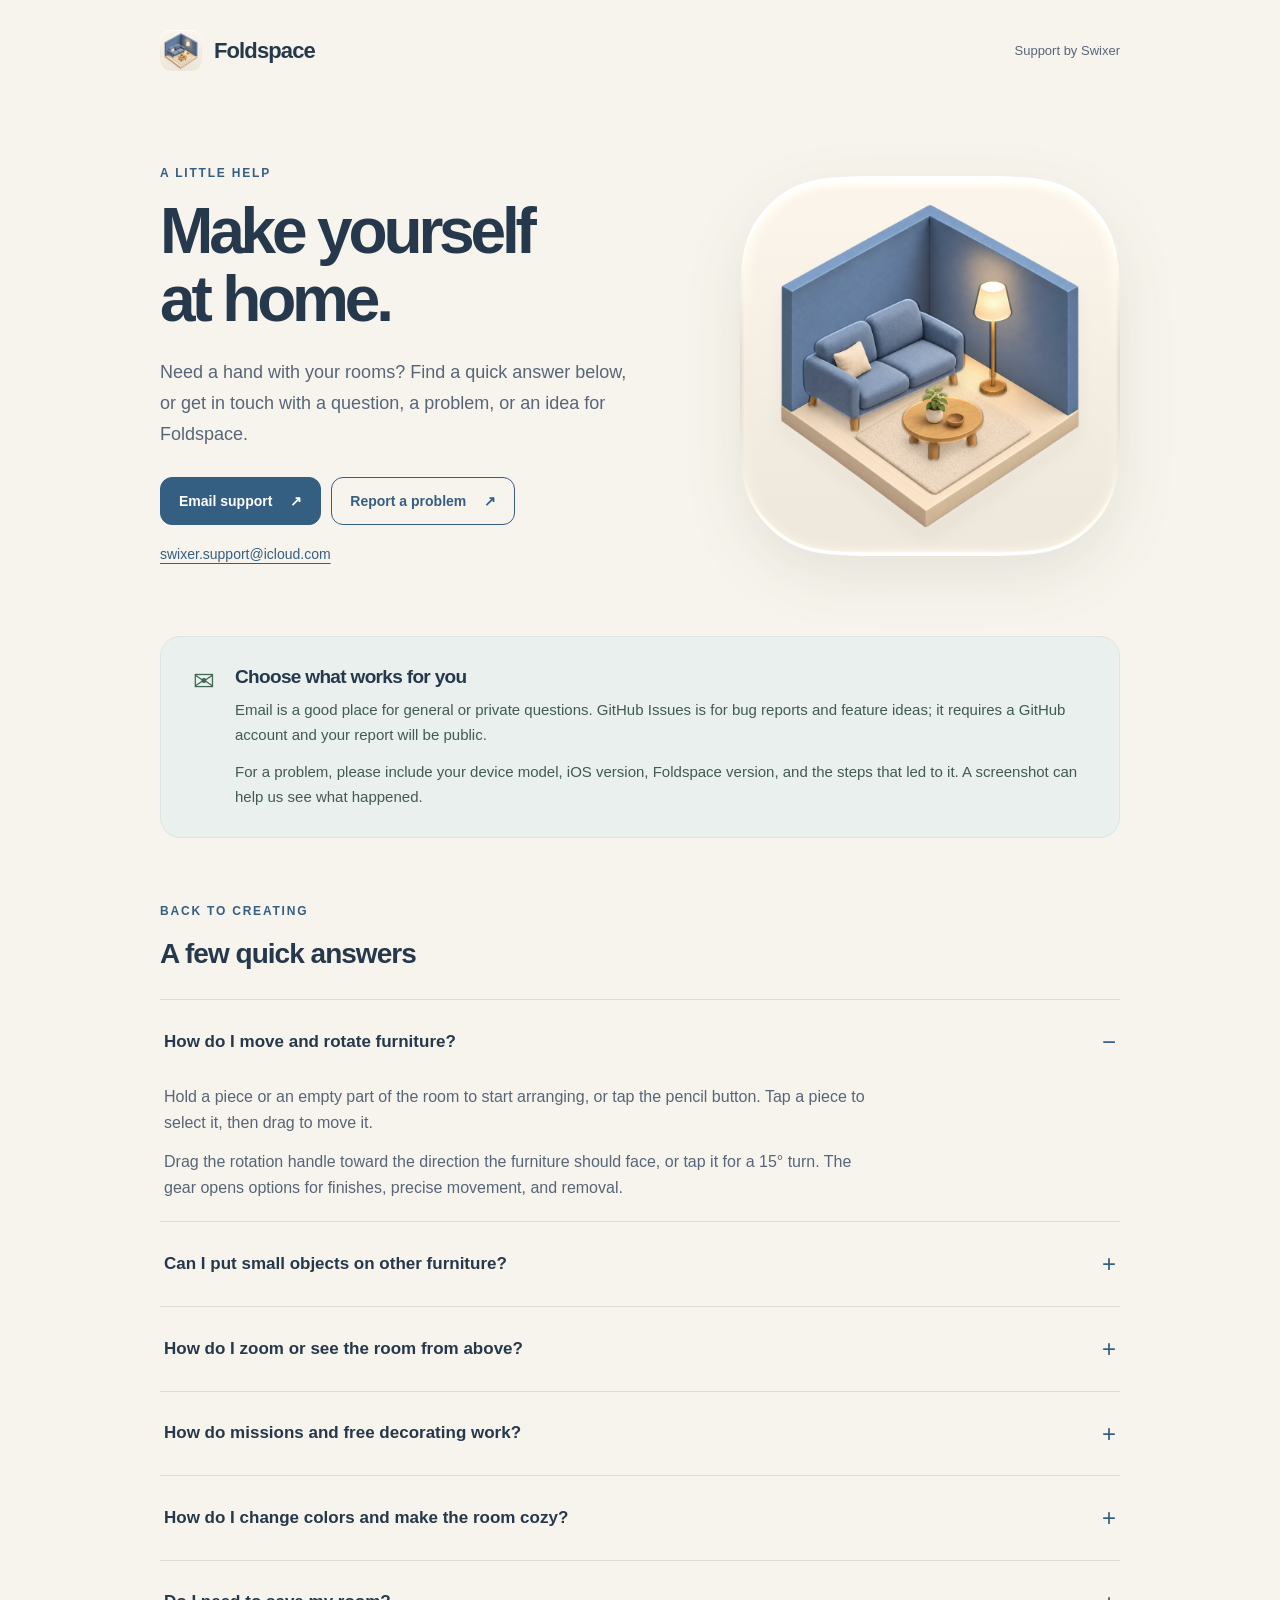
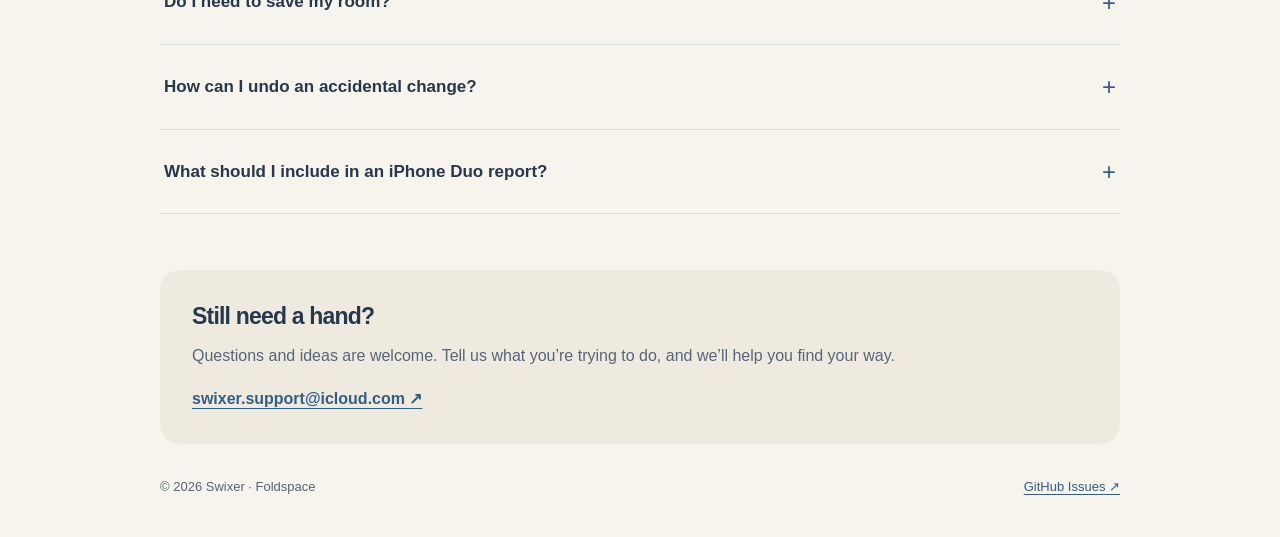
==== index.html @ 5383fba0 "Add English Foldspace support website" ====
<!doctype html>
<html lang="en">
<head>
  <meta charset="utf-8">
  <meta name="viewport" content="width=device-width, initial-scale=1">
  <meta name="description" content="Help with Foldspace, the cozy room decorating game. Find quick answers, contact Swixer support, or report a problem on GitHub.">
  <meta name="theme-color" content="#f7f4ed">
  <title>Foldspace Support · Swixer</title>
  <link rel="icon" type="image/png" href="assets/foldspace-icon.png">
  <link rel="stylesheet" href="styles.css">
</head>
<body>
  <a class="skip-link" href="#main">Skip to content</a>
  <header class="site-header wrap">
    <a class="brand" href="./" aria-label="Foldspace support home">
      <img src="assets/foldspace-icon.png" width="42" height="42" alt="">
      <span>Foldspace</span>
    </a>
    <span class="header-note">Support by Swixer</span>
  </header>
  <main id="main" class="wrap">
    <section class="intro" aria-labelledby="page-title">
      <div>
        <p class="eyebrow">A little help</p>
        <h1 id="page-title">Make yourself<br>at home.</h1>
        <p class="lead">Need a hand with your rooms? Find a quick answer below, or get in touch with a question, a problem, or an idea for Foldspace.</p>
        <div class="actions">
          <a class="button primary" href="mailto:swixer.support@icloud.com?subject=Foldspace%20support">Email support <span aria-hidden="true">↗</span></a>
          <a class="button secondary" href="https://github.com/SwixerOfficial/foldspace-support/issues/new">Report a problem <span aria-hidden="true">↗</span></a>
        </div>
        <a class="email" href="mailto:swixer.support@icloud.com">swixer.support@icloud.com</a>
      </div>
      <img class="room-icon" src="assets/foldspace-icon.png" width="1024" height="1024" alt="Foldspace app icon showing a cozy miniature room with a blue sofa, plant, and warm lamp.">
    </section>

    <section class="contact-note" aria-labelledby="contact-title">
      <div class="note-mark" aria-hidden="true">✉</div>
      <div>
        <h2 id="contact-title">Choose what works for you</h2>
        <p>Email is a good place for general or private questions. GitHub Issues is for bug reports and feature ideas; it requires a GitHub account and your report will be public.</p>
        <p>For a problem, please include your device model, iOS version, Foldspace version, and the steps that led to it. A screenshot can help us see what happened.</p>
      </div>
    </section>

    <section class="help" aria-labelledby="help-title">
      <p class="eyebrow">Back to creating</p>
      <h2 id="help-title">A few quick answers</h2>
      <div class="questions">
        <details open>
          <summary>How do I move and rotate furniture?</summary>
          <div class="answer">
            <p>Hold a piece or an empty part of the room to start arranging, or tap the pencil button. Tap a piece to select it, then drag to move it.</p>
            <p>Drag the rotation handle toward the direction the furniture should face, or tap it for a 15° turn. The gear opens options for finishes, precise movement, and removal.</p>
          </div>
        </details>
        <details>
          <summary>Can I put small objects on other furniture?</summary>
          <div class="answer"><p>Yes. Drag decorations onto a compatible table, shelf, windowsill, or the floor. Cushions can also sit on the sofa. The object needs enough space on the surface; its options offer a precise placement choice too.</p></div>
        </details>
        <details>
          <summary>How do I zoom or see the room from above?</summary>
          <div class="answer"><p>Pinch with two fingers to zoom. Open <strong>Room view</strong> for <strong>From above</strong>, zoom controls, or <strong>Show whole room</strong>. Choose <strong>Automatic</strong> to return to the device’s normal presentation.</p></div>
        </details>
        <details>
          <summary>How do missions and free decorating work?</summary>
          <div class="answer"><p>Open <strong>Missions</strong> to start a room with a checklist. The info button shows the brief, and completing the mission unlocks its reward for your rooms.</p><p>For free decorating, open <strong>My rooms</strong> and create a new, empty room. You can also revisit or duplicate an existing arrangement.</p></div>
        </details>
        <details>
          <summary>How do I change colors and make the room cozy?</summary>
          <div class="answer"><p>While arranging, select a wall or the floor and open its gear to choose a wall color or floor finish. Use <strong>Room lighting</strong> to switch between day and evening.</p><p>While looking around, tap a lamp, candle, or wood-burning stove to switch it on or off. While arranging, use its options to adjust brightness. Tap curtain fabric while looking around to open or close it.</p></div>
        </details>
        <details>
          <summary>Do I need to save my room?</summary>
          <div class="answer"><p>Your room is saved automatically after each edit. If Foldspace shows a saving error, keep the app open and use its retry option before switching rooms or closing the app.</p></div>
        </details>
        <details>
          <summary>How can I undo an accidental change?</summary>
          <div class="answer"><p>While arranging, tap <strong>Undo</strong> to reverse an edit. Hold the Undo button for the Undo and Redo menu.</p></div>
        </details>
        <details>
          <summary>What should I include in an iPhone Duo report?</summary>
          <div class="answer"><p>Tell us whether you were using the outer screen, book mode, laptop mode, or the open display, and what happened when the screen angle changed. Include the device model, iOS version, app version, and a screenshot if possible.</p></div>
        </details>
      </div>
    </section>

    <section class="closing" aria-labelledby="more-help">
      <h2 id="more-help">Still need a hand?</h2>
      <p>Questions and ideas are welcome. Tell us what you’re trying to do, and we’ll help you find your way.</p>
      <a href="mailto:swixer.support@icloud.com?subject=Foldspace%20support">swixer.support@icloud.com <span aria-hidden="true">↗</span></a>
    </section>
  </main>
  <footer class="site-footer wrap">
    <span>© 2026 Swixer · Foldspace</span>
    <a href="https://github.com/SwixerOfficial/foldspace-support/issues">GitHub Issues <span aria-hidden="true">↗</span></a>
  </footer>
</body>
</html>
---- styles.css ----
/* Buildless, responsive support page. System fonts and all imagery stay local. */
:root { color-scheme: light; --ink: #26384b; --muted: #586578; --blue: #345e82; --paper: #f7f4ed; --line: #d9dedb; }
* { box-sizing: border-box; }
html { scroll-behavior: smooth; }
body { margin: 0; background: var(--paper); color: var(--ink); font-family: -apple-system, BlinkMacSystemFont, "Segoe UI", sans-serif; line-height: 1.65; -webkit-font-smoothing: antialiased; }
a { color: var(--blue); text-underline-offset: .25em; }
a:hover { text-decoration-thickness: 2px; }
a:focus-visible, summary:focus-visible { outline: 3px solid var(--blue); outline-offset: 5px; border-radius: 4px; }
.wrap { width: min(960px, calc(100% - 64px)); margin-inline: auto; }
.site-header { display: flex; align-items: center; justify-content: space-between; gap: 20px; padding-block: 30px; }
.brand { display: flex; align-items: center; gap: 12px; color: var(--ink); font-size: 22px; font-weight: 700; letter-spacing: -.04em; text-decoration: none; }
.brand img { border-radius: 11px; }
.header-note { font-size: 13px; color: var(--muted); }
.intro { display: grid; grid-template-columns: 1.4fr 1fr; align-items: center; gap: 48px; padding-block: 62px 68px; }
.eyebrow { margin: 0 0 14px; text-transform: uppercase; letter-spacing: .15em; font-size: 12px; font-weight: 700; color: var(--blue); }
h1 { margin: 0 0 24px; font-size: clamp(42px, 6.5vw, 64px); letter-spacing: -.065em; line-height: 1.06; font-weight: 700; }
.lead { font-size: 18px; max-width: 480px; margin: 0; color: var(--muted); line-height: 1.7; }
.room-icon { display: block; width: 100%; height: auto; border-radius: 25%; filter: drop-shadow(0 20px 28px rgba(55, 51, 35, .09)); }
.actions { display: flex; flex-wrap: wrap; gap: 10px; margin-block: 28px 16px; }
.button { display: inline-flex; align-items: center; justify-content: space-between; gap: 18px; min-height: 48px; padding: 11px 18px; border: 1px solid var(--blue); border-radius: 12px; font-size: 14px; font-weight: 600; text-decoration: none; }
.primary { background: var(--blue); color: #fff; }
.primary:hover { background: #294e70; }
.secondary:hover { background: #eef0e9; }
.email { display: inline-block; max-width: 100%; overflow-wrap: anywhere; font-size: 14px; }
.contact-note { display: grid; grid-template-columns: auto 1fr; gap: 20px; padding: 28px 32px; background: #eaf0ed; border: 1px solid #dce5df; border-radius: 20px; }
.note-mark { font-size: 26px; line-height: 1.3; color: #426754; }
h2 { margin: 0 0 12px; font-size: 28px; line-height: 1.25; letter-spacing: -.035em; }
.contact-note h2 { font-size: 19px; margin: 0 0 10px; }
.contact-note p { margin: 0 0 12px; font-size: 15px; color: #425a50; }
.contact-note p:last-child { margin-bottom: 0; }
.help { padding-block: 64px 56px; }
.questions { margin-top: 28px; border-top: 1px solid var(--line); }
details { border-bottom: 1px solid var(--line); }
summary { display: flex; align-items: center; justify-content: space-between; gap: 22px; list-style: none; cursor: pointer; padding: 22px 4px; font-weight: 600; font-size: 17px; }
summary::-webkit-details-marker { display: none; }
summary::after { content: "+"; flex-shrink: 0; font-size: 24px; font-weight: 400; color: var(--blue); }
details[open] summary::after { content: "−"; }
.answer { color: var(--muted); max-width: 740px; padding: 0 32px 20px 4px; }
.answer p { margin: 0 0 12px; }
.answer p:last-child { margin: 0; }
.answer strong { color: var(--ink); font-weight: 600; }
.closing { padding: 32px; background: #efeadf; border-radius: 20px; }
.closing h2 { font-size: 23px; }
.closing p { margin: 0 0 16px; color: var(--muted); }
.closing a { overflow-wrap: anywhere; font-weight: 600; }
.site-footer { display: flex; flex-wrap: wrap; gap: 16px; justify-content: space-between; padding-block: 32px 40px; font-size: 13px; color: var(--muted); }
.skip-link { position: fixed; top: 10px; left: 10px; z-index: 10; transform: translateY(-200%); padding: 10px 16px; background: #fff; }
.skip-link:focus { transform: translateY(0); }
@media (max-width: 700px) {
  .wrap { width: calc(100% - 40px); }
  .site-header { padding-block: 22px; }
  .intro { grid-template-columns: 1fr; gap: 32px; padding-block: 30px 44px; }
  .room-icon { width: 190px; justify-self: center; }
  h1 { font-size: 48px; }
  .lead { font-size: 17px; }
  .contact-note { grid-template-columns: 1fr; gap: 8px; padding: 24px; }
  .note-mark { display: none; }
  .help { padding-block: 44px 36px; }
  .closing { padding: 24px; }
  summary { font-size: 16px; }
}
@media (max-width: 360px) {
  .wrap { width: calc(100% - 32px); }
  .header-note { display: none; }
  h1 { font-size: 40px; }
  .actions { flex-direction: column; }
}
@media (prefers-reduced-motion: reduce) { html { scroll-behavior: auto; } }
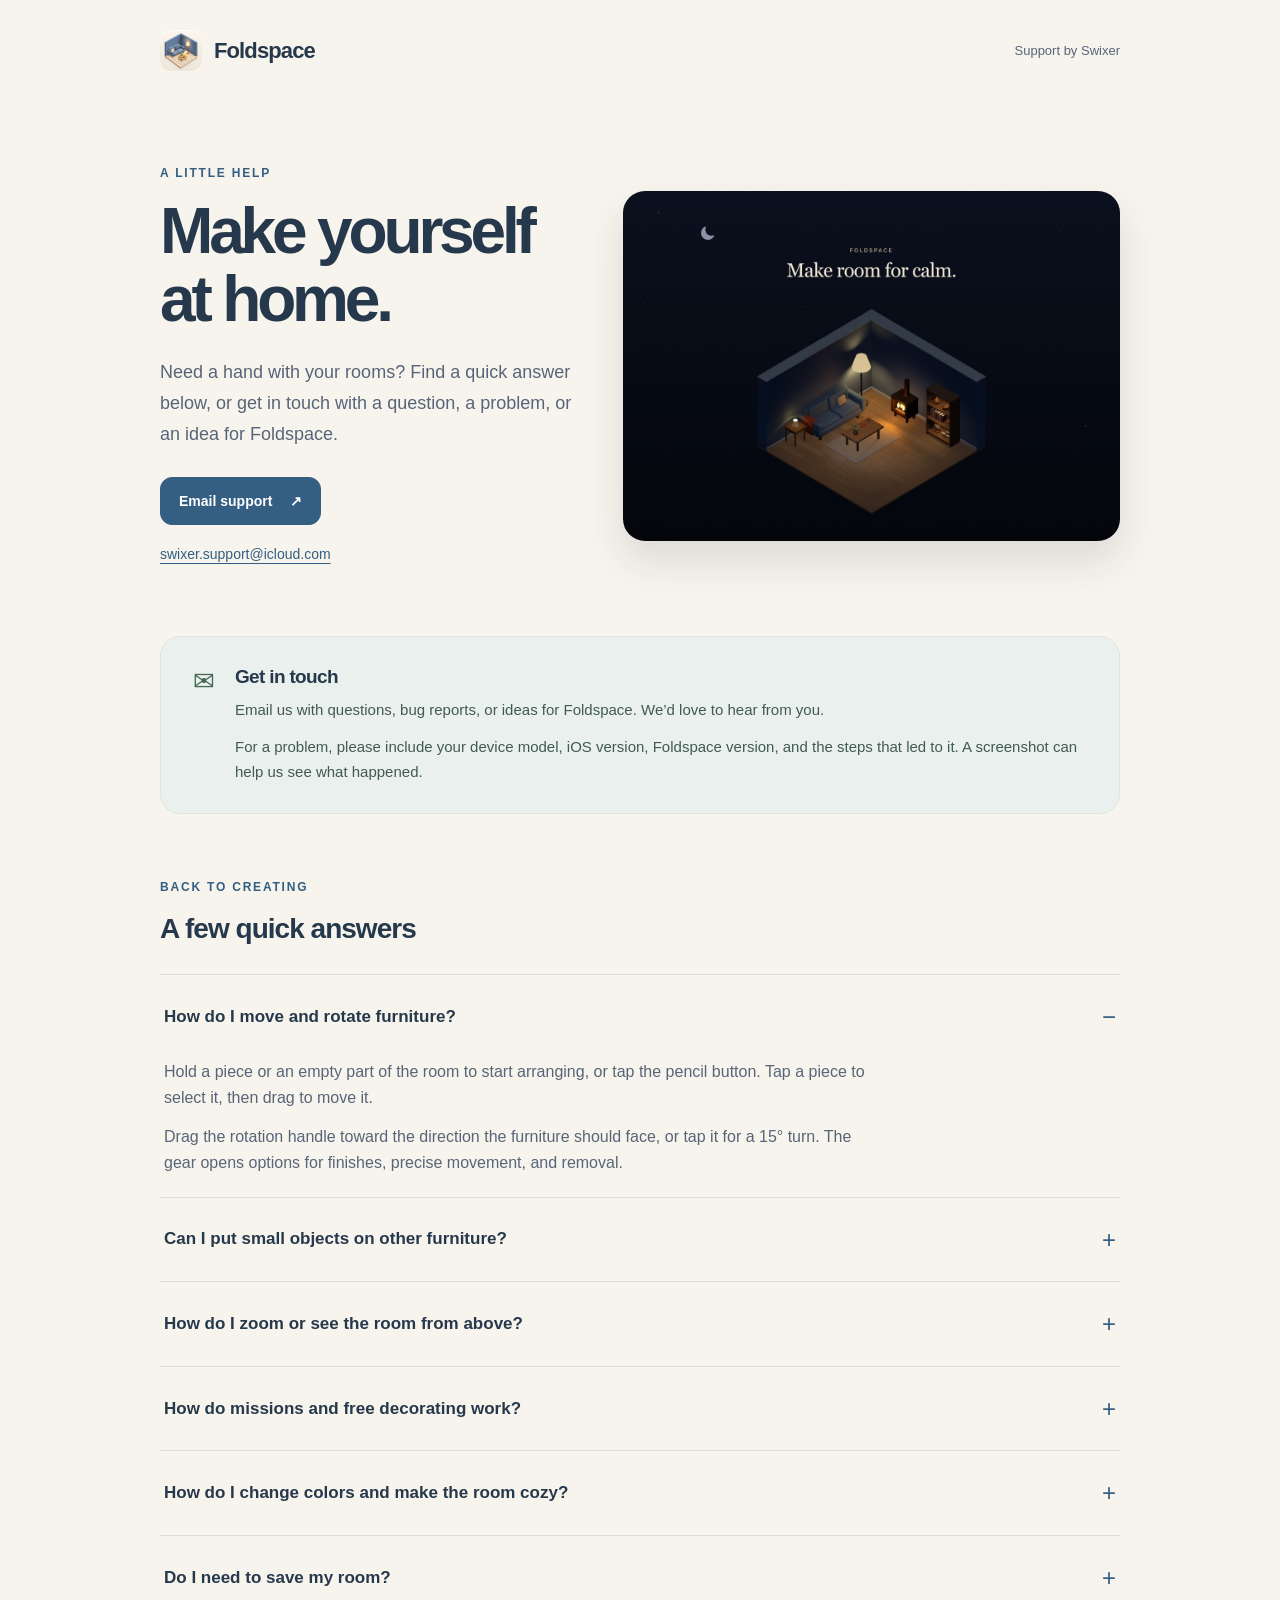
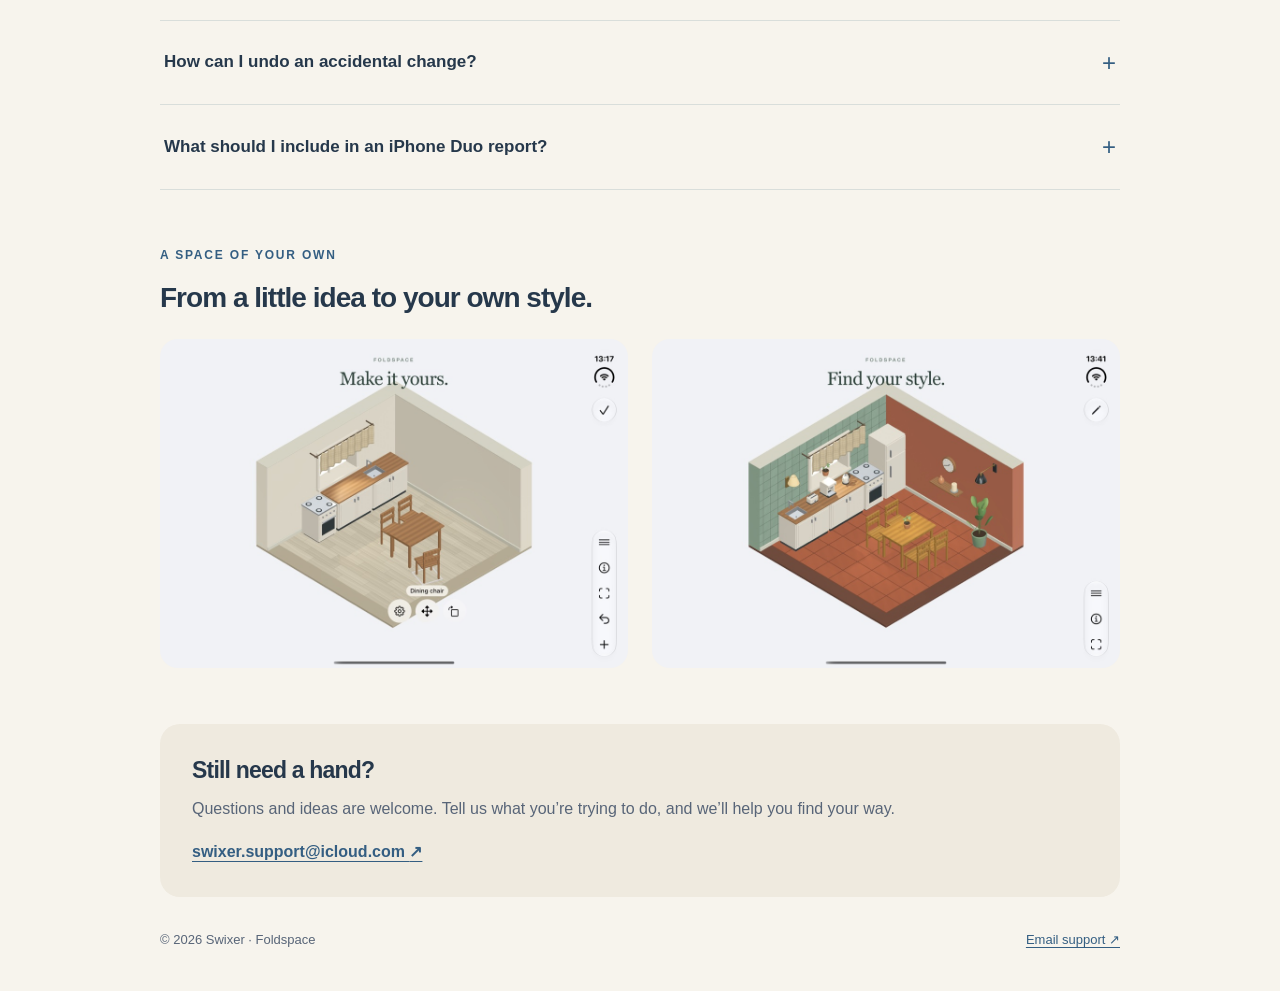
==== commit 1486ae28: "Add room screenshots and simplify support contact" ====
--- a/index.html
+++ b/index.html
@@ -3,7 +3,7 @@
 <head>
   <meta charset="utf-8">
   <meta name="viewport" content="width=device-width, initial-scale=1">
-  <meta name="description" content="Help with Foldspace, the cozy room decorating game. Find quick answers, contact Swixer support, or report a problem on GitHub.">
+  <meta name="description" content="Help with Foldspace, the cozy room decorating game. Find quick answers and contact Swixer support.">
   <meta name="theme-color" content="#f7f4ed">
   <title>Foldspace Support · Swixer</title>
   <link rel="icon" type="image/png" href="assets/foldspace-icon.png">
@@ -26,18 +26,17 @@
         <p class="lead">Need a hand with your rooms? Find a quick answer below, or get in touch with a question, a problem, or an idea for Foldspace.</p>
         <div class="actions">
           <a class="button primary" href="mailto:swixer.support@icloud.com?subject=Foldspace%20support">Email support <span aria-hidden="true">↗</span></a>
-          <a class="button secondary" href="https://github.com/SwixerOfficial/foldspace-support/issues/new">Report a problem <span aria-hidden="true">↗</span></a>
         </div>
         <a class="email" href="mailto:swixer.support@icloud.com">swixer.support@icloud.com</a>
       </div>
-      <img class="room-icon" src="assets/foldspace-icon.png" width="1024" height="1024" alt="Foldspace app icon showing a cozy miniature room with a blue sofa, plant, and warm lamp.">
+      <img class="room-preview" src="assets/screenshots/make-room-for-calm.jpg" width="1200" height="844" fetchpriority="high" alt="Make room for calm. A miniature living room with a blue sofa, glowing stove, and warm evening lighting.">
     </section>
 
     <section class="contact-note" aria-labelledby="contact-title">
       <div class="note-mark" aria-hidden="true">✉</div>
       <div>
-        <h2 id="contact-title">Choose what works for you</h2>
-        <p>Email is a good place for general or private questions. GitHub Issues is for bug reports and feature ideas; it requires a GitHub account and your report will be public.</p>
+        <h2 id="contact-title">Get in touch</h2>
+        <p>Email us with questions, bug reports, or ideas for Foldspace. We’d love to hear from you.</p>
         <p>For a problem, please include your device model, iOS version, Foldspace version, and the steps that led to it. A screenshot can help us see what happened.</p>
       </div>
     </section>
@@ -84,6 +83,15 @@
       </div>
     </section>
 
+    <section class="room-gallery" aria-labelledby="gallery-title">
+      <p class="eyebrow">A space of your own</p>
+      <h2 id="gallery-title">From a little idea to your own style.</h2>
+      <div class="screenshot-grid">
+        <img src="assets/screenshots/make-it-yours.jpg" width="1000" height="703" loading="lazy" decoding="async" alt="Make it yours. A simple kitchen with a dining chair selected and furniture editing controls visible.">
+        <img src="assets/screenshots/find-your-style.jpg" width="1000" height="703" loading="lazy" decoding="async" alt="Find your style. The decorated kitchen with sage tiles, terracotta walls, wooden furniture, plants, and accessories.">
+      </div>
+    </section>
+
     <section class="closing" aria-labelledby="more-help">
       <h2 id="more-help">Still need a hand?</h2>
       <p>Questions and ideas are welcome. Tell us what you’re trying to do, and we’ll help you find your way.</p>
@@ -92,7 +100,7 @@
   </main>
   <footer class="site-footer wrap">
     <span>© 2026 Swixer · Foldspace</span>
-    <a href="https://github.com/SwixerOfficial/foldspace-support/issues">GitHub Issues <span aria-hidden="true">↗</span></a>
+    <a href="mailto:swixer.support@icloud.com">Email support <span aria-hidden="true">↗</span></a>
   </footer>
 </body>
 </html>
--- a/styles.css
+++ b/styles.css
@@ -11,16 +11,15 @@
 .brand { display: flex; align-items: center; gap: 12px; color: var(--ink); font-size: 22px; font-weight: 700; letter-spacing: -.04em; text-decoration: none; }
 .brand img { border-radius: 11px; }
 .header-note { font-size: 13px; color: var(--muted); }
-.intro { display: grid; grid-template-columns: 1.4fr 1fr; align-items: center; gap: 48px; padding-block: 62px 68px; }
+.intro { display: grid; grid-template-columns: 1fr 1.2fr; align-items: center; gap: 48px; padding-block: 62px 68px; }
 .eyebrow { margin: 0 0 14px; text-transform: uppercase; letter-spacing: .15em; font-size: 12px; font-weight: 700; color: var(--blue); }
 h1 { margin: 0 0 24px; font-size: clamp(42px, 6.5vw, 64px); letter-spacing: -.065em; line-height: 1.06; font-weight: 700; }
 .lead { font-size: 18px; max-width: 480px; margin: 0; color: var(--muted); line-height: 1.7; }
-.room-icon { display: block; width: 100%; height: auto; border-radius: 25%; filter: drop-shadow(0 20px 28px rgba(55, 51, 35, .09)); }
+.room-preview { display: block; width: 100%; height: auto; border-radius: 22px; box-shadow: 0 20px 40px rgba(25, 32, 45, .12); }
 .actions { display: flex; flex-wrap: wrap; gap: 10px; margin-block: 28px 16px; }
 .button { display: inline-flex; align-items: center; justify-content: space-between; gap: 18px; min-height: 48px; padding: 11px 18px; border: 1px solid var(--blue); border-radius: 12px; font-size: 14px; font-weight: 600; text-decoration: none; }
 .primary { background: var(--blue); color: #fff; }
 .primary:hover { background: #294e70; }
-.secondary:hover { background: #eef0e9; }
 .email { display: inline-block; max-width: 100%; overflow-wrap: anywhere; font-size: 14px; }
 .contact-note { display: grid; grid-template-columns: auto 1fr; gap: 20px; padding: 28px 32px; background: #eaf0ed; border: 1px solid #dce5df; border-radius: 20px; }
 .note-mark { font-size: 26px; line-height: 1.3; color: #426754; }
@@ -39,6 +38,9 @@
 .answer p { margin: 0 0 12px; }
 .answer p:last-child { margin: 0; }
 .answer strong { color: var(--ink); font-weight: 600; }
+.room-gallery { padding-bottom: 56px; }
+.screenshot-grid { display: grid; grid-template-columns: repeat(2, minmax(0, 1fr)); gap: 24px; margin-top: 24px; }
+.screenshot-grid img { display: block; width: 100%; height: auto; border-radius: 18px; }
 .closing { padding: 32px; background: #efeadf; border-radius: 20px; }
 .closing h2 { font-size: 23px; }
 .closing p { margin: 0 0 16px; color: var(--muted); }
@@ -50,7 +52,8 @@
   .wrap { width: calc(100% - 40px); }
   .site-header { padding-block: 22px; }
   .intro { grid-template-columns: 1fr; gap: 32px; padding-block: 30px 44px; }
-  .room-icon { width: 190px; justify-self: center; }
+  .screenshot-grid { grid-template-columns: 1fr; }
+  .room-gallery { padding-bottom: 36px; }
   h1 { font-size: 48px; }
   .lead { font-size: 17px; }
   .contact-note { grid-template-columns: 1fr; gap: 8px; padding: 24px; }
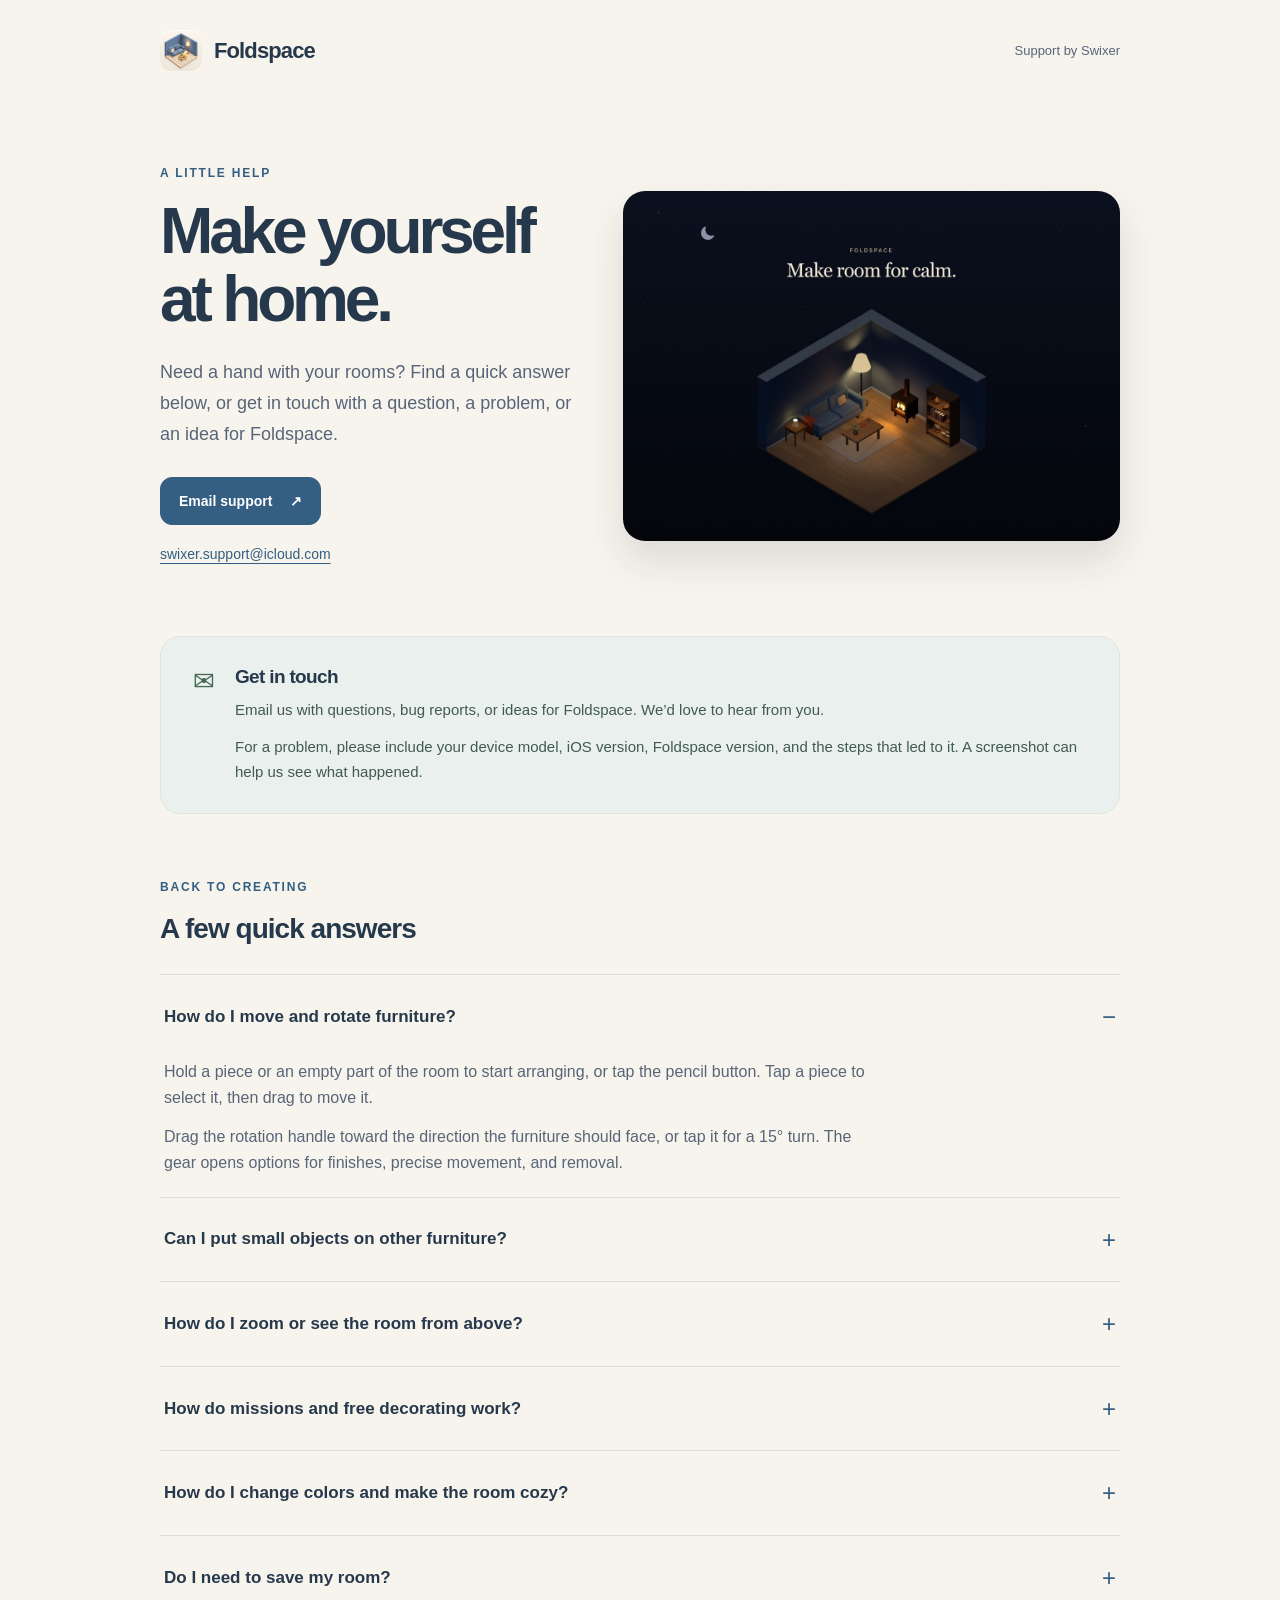
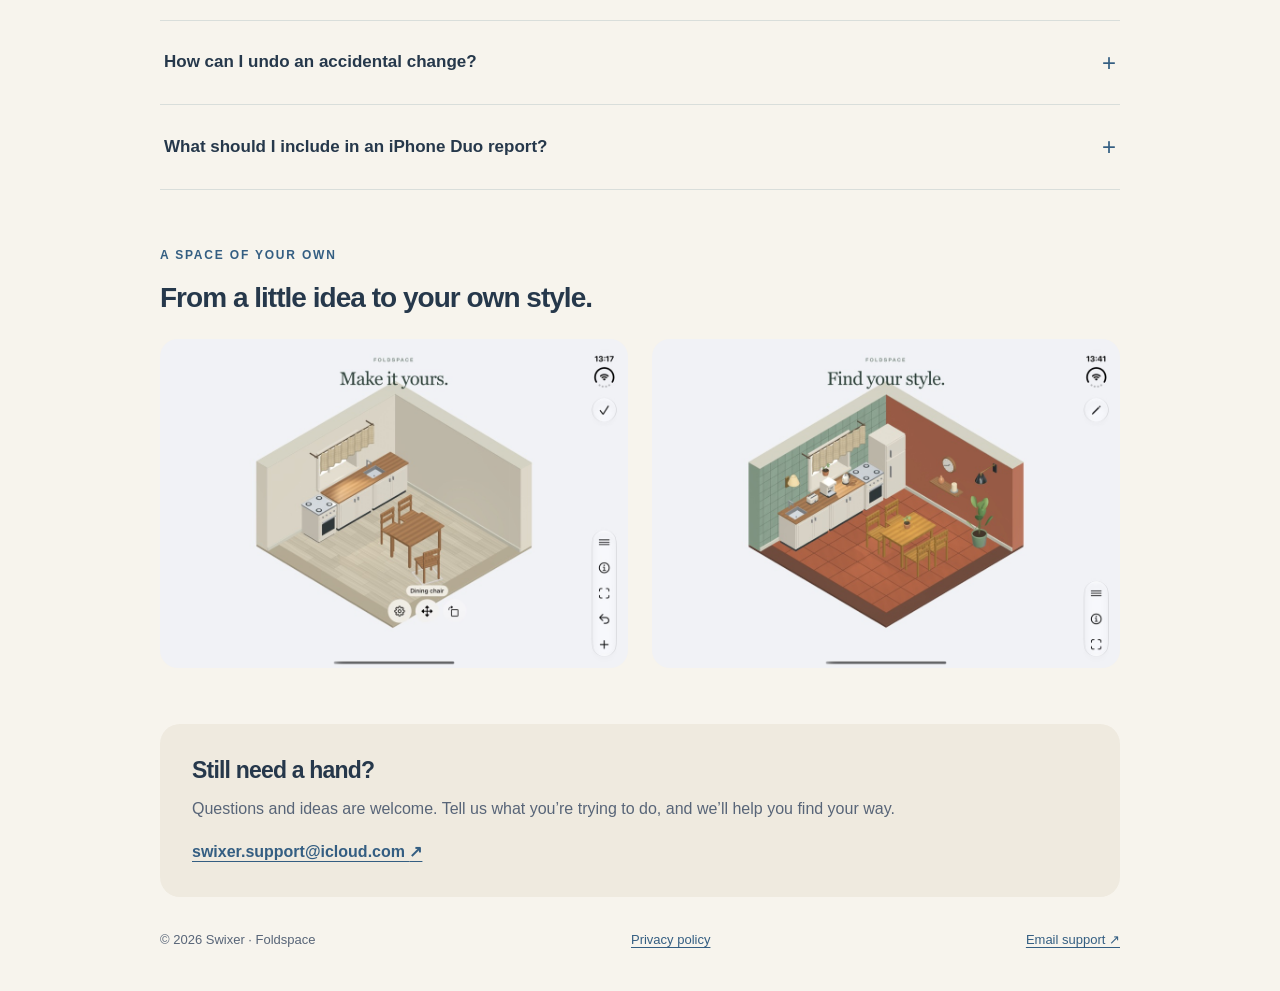
==== commit 338d4a3b: "Add Foldspace privacy policy to support website" ====
--- a/index.html
+++ b/index.html
@@ -100,6 +100,7 @@
   </main>
   <footer class="site-footer wrap">
     <span>© 2026 Swixer · Foldspace</span>
+    <a href="privacy.html">Privacy policy</a>
     <a href="mailto:swixer.support@icloud.com">Email support <span aria-hidden="true">↗</span></a>
   </footer>
 </body>
--- a/styles.css
+++ b/styles.css
@@ -69,3 +69,10 @@
   .actions { flex-direction: column; }
 }
 @media (prefers-reduced-motion: reduce) { html { scroll-behavior: auto; } }
+
+.policy { max-width: 760px; padding-block: 36px 24px; overflow-wrap: anywhere; }
+.policy h1 { font-size: clamp(36px, 6vw, 56px); }
+.policy-date { color: var(--muted); font-size: 14px; }
+.policy section { margin-top: 32px; }
+.policy h2 { font-size: 24px; }
+.policy p { color: var(--muted); }
